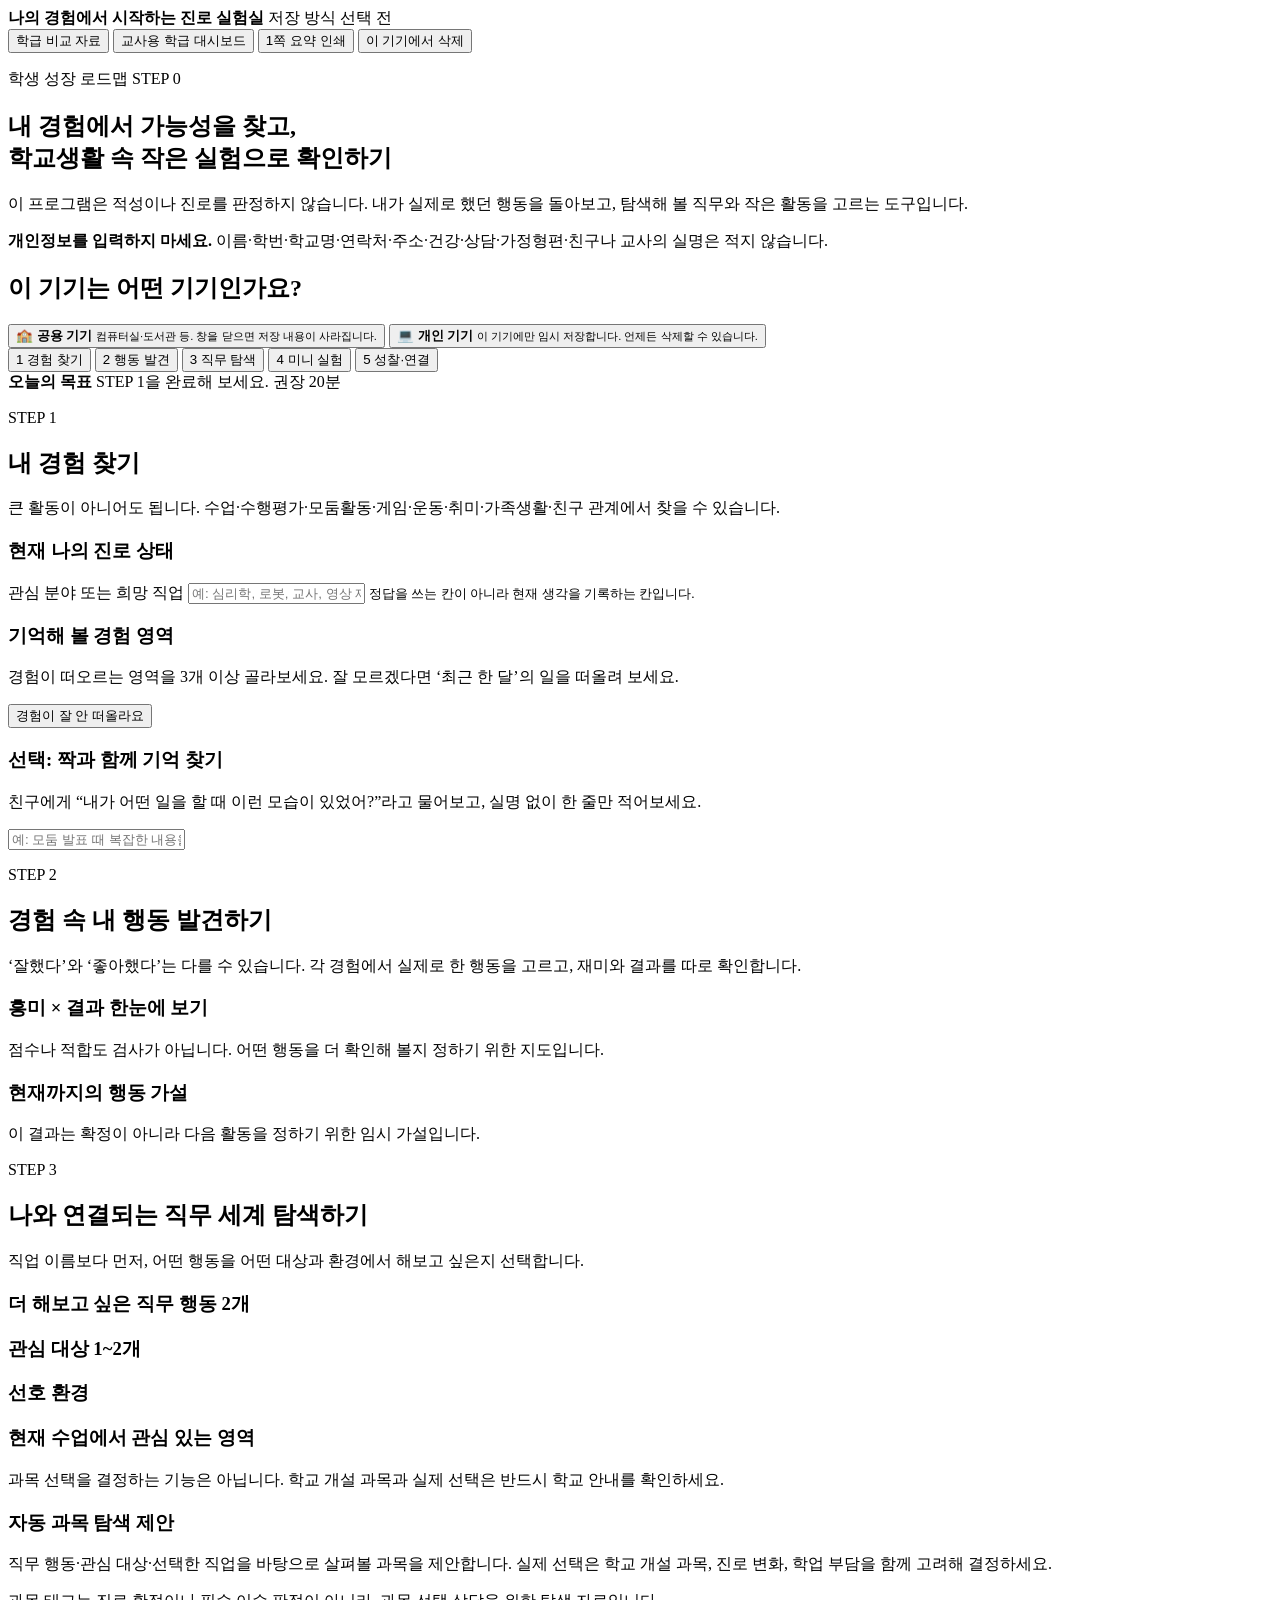
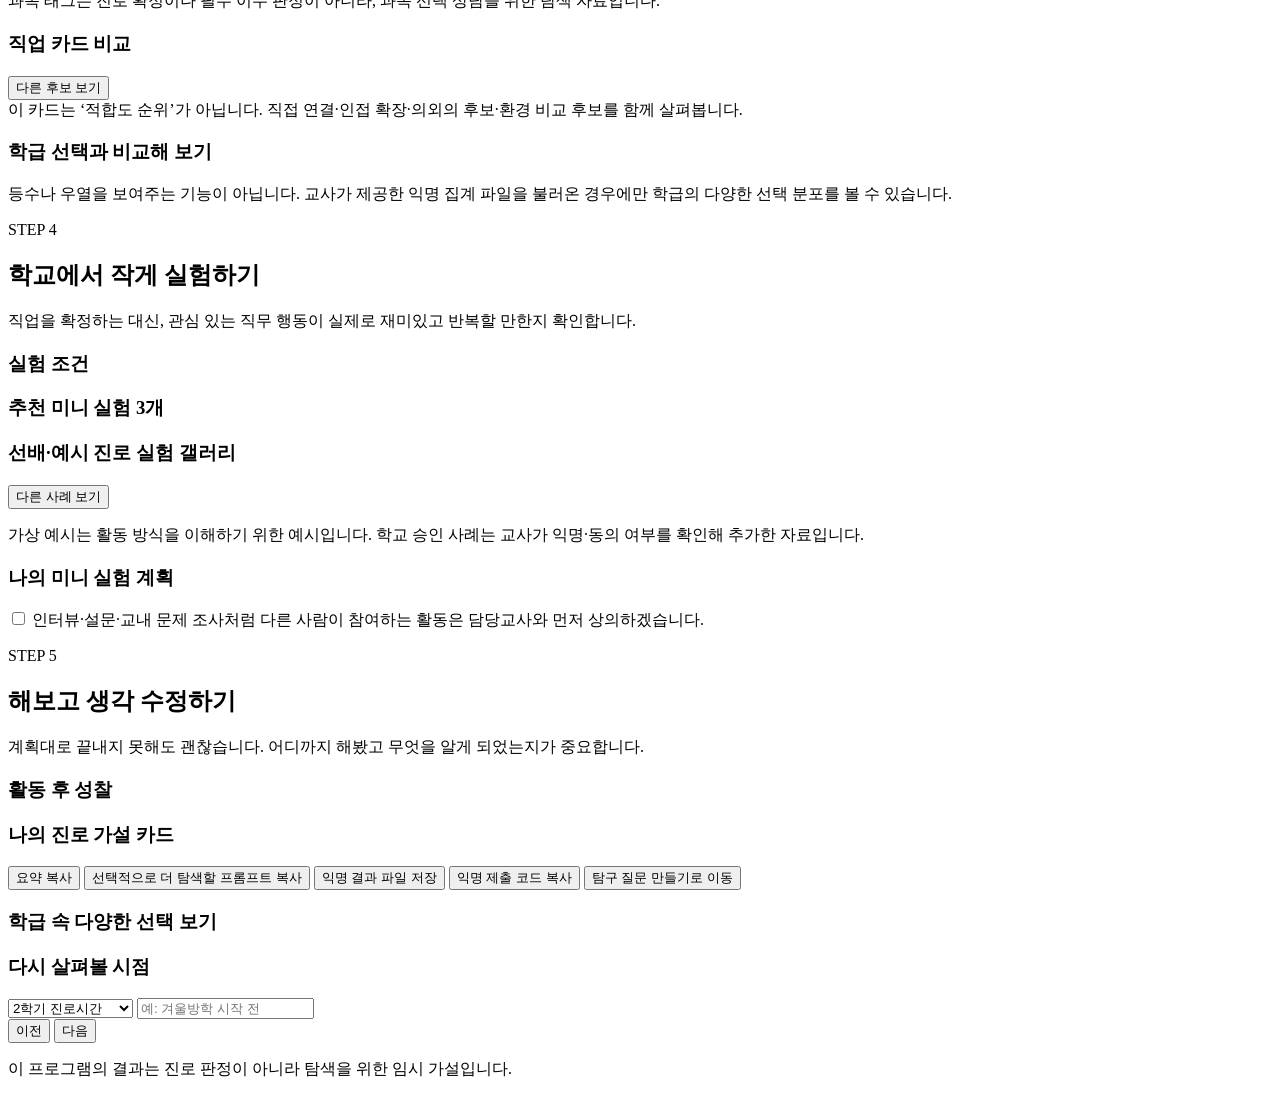
==== index.html @ 776b3b39 "Add files via upload" ====
<!DOCTYPE html>
<html lang="ko">
<head>
  <meta charset="UTF-8" />
  <meta name="viewport" content="width=device-width, initial-scale=1.0" />
  <meta name="description" content="고등학교 1학년을 위한 경험 기반 진로 탐색 프로그램" />
  <title>나의 경험에서 시작하는 진로 실험실</title>
  <link rel="stylesheet" href="css/style.css" />
</head>
<body>
  <header class="topbar no-print">
    <div>
      <strong>나의 경험에서 시작하는 진로 실험실</strong>
      <span id="storageBadge" class="badge">저장 방식 선택 전</span>
    </div>
    <div class="top-actions">
      <button type="button" class="ghost" id="classReferenceBtn">학급 비교 자료</button>
      <button type="button" class="ghost" id="teacherDashboardBtn">교사용 학급 대시보드</button>
      <button type="button" class="ghost" id="printBtn">1쪽 요약 인쇄</button>
      <button type="button" class="danger ghost" id="clearBtn">이 기기에서 삭제</button>
    </div>
  </header>

  <main class="app-shell">
    <section class="hero" id="heroSection">
      <p class="eyebrow">학생 성장 로드맵 STEP 0</p>
      <h1>내 경험에서 가능성을 찾고,<br />학교생활 속 작은 실험으로 확인하기</h1>
      <p class="lead">이 프로그램은 적성이나 진로를 판정하지 않습니다. 내가 실제로 했던 행동을 돌아보고, 탐색해 볼 직무와 작은 활동을 고르는 도구입니다.</p>
      <div class="notice warning">
        <strong>개인정보를 입력하지 마세요.</strong>
        이름·학번·학교명·연락처·주소·건강·상담·가정형편·친구나 교사의 실명은 적지 않습니다.
      </div>
      <div class="device-choice">
        <h2>이 기기는 어떤 기기인가요?</h2>
        <div class="choice-grid two">
          <button type="button" class="choice-card" data-device="public">
            <span class="choice-icon">🏫</span>
            <strong>공용 기기</strong>
            <small>컴퓨터실·도서관 등. 창을 닫으면 저장 내용이 사라집니다.</small>
          </button>
          <button type="button" class="choice-card" data-device="private">
            <span class="choice-icon">💻</span>
            <strong>개인 기기</strong>
            <small>이 기기에만 임시 저장합니다. 언제든 삭제할 수 있습니다.</small>
          </button>
        </div>
      </div>
    </section>

    <section id="workspace" class="hidden">
      <nav class="progress-nav no-print" aria-label="진행 단계">
        <button type="button" data-step="1"><span>1</span> 경험 찾기</button>
        <button type="button" data-step="2"><span>2</span> 행동 발견</button>
        <button type="button" data-step="3"><span>3</span> 직무 탐색</button>
        <button type="button" data-step="4"><span>4</span> 미니 실험</button>
        <button type="button" data-step="5"><span>5</span> 성찰·연결</button>
      </nav>

      <div class="class-guide no-print" id="classGuide">
        <strong id="guideTitle">오늘의 목표</strong>
        <span id="guideText">STEP 1을 완료해 보세요.</span>
        <span id="timerText">권장 20분</span>
      </div>

      <section class="step-panel" data-step-panel="1">
        <div class="section-head">
          <div><p class="eyebrow">STEP 1</p><h2>내 경험 찾기</h2></div>
          <p>큰 활동이 아니어도 됩니다. 수업·수행평가·모둠활동·게임·운동·취미·가족생활·친구 관계에서 찾을 수 있습니다.</p>
        </div>

        <div class="card">
          <h3>현재 나의 진로 상태</h3>
          <div id="startTypeChoices" class="choice-grid three compact"></div>
          <div id="startDetailWrap" class="field hidden">
            <label id="startDetailLabel" for="startDetail">관심 분야 또는 희망 직업</label>
            <input id="startDetail" type="text" maxlength="80" placeholder="예: 심리학, 로봇, 교사, 영상 제작" />
            <small id="startDetailHelp">정답을 쓰는 칸이 아니라 현재 생각을 기록하는 칸입니다.</small>
          </div>
        </div>

        <div class="card">
          <h3>기억해 볼 경험 영역</h3>
          <p class="help">경험이 떠오르는 영역을 3개 이상 골라보세요. 잘 모르겠다면 ‘최근 한 달’의 일을 떠올려 보세요.</p>
          <div id="experienceAreaChoices" class="chip-grid"></div>
          <button type="button" class="secondary" id="useStarterExamples">경험이 잘 안 떠올라요</button>
        </div>

        <div id="experienceForms" class="stack"></div>

        <div class="card peer-box">
          <h3>선택: 짝과 함께 기억 찾기</h3>
          <p>친구에게 “내가 어떤 일을 할 때 이런 모습이 있었어?”라고 물어보고, 실명 없이 한 줄만 적어보세요.</p>
          <input id="peerMemory" type="text" maxlength="120" placeholder="예: 모둠 발표 때 복잡한 내용을 표로 정리해 주는 모습이 있었음" />
        </div>
      </section>

      <section class="step-panel hidden" data-step-panel="2">
        <div class="section-head">
          <div><p class="eyebrow">STEP 2</p><h2>경험 속 내 행동 발견하기</h2></div>
          <p>‘잘했다’와 ‘좋아했다’는 다를 수 있습니다. 각 경험에서 실제로 한 행동을 고르고, 재미와 결과를 따로 확인합니다.</p>
        </div>
        <div id="actionReview"></div>
        <div class="card">
          <h3>흥미 × 결과 한눈에 보기</h3>
          <p class="help">점수나 적합도 검사가 아닙니다. 어떤 행동을 더 확인해 볼지 정하기 위한 지도입니다.</p>
          <div id="matrix" class="matrix-grid"></div>
        </div>
        <div class="card">
          <h3>현재까지의 행동 가설</h3>
          <p class="help">이 결과는 확정이 아니라 다음 활동을 정하기 위한 임시 가설입니다.</p>
          <div id="hypothesisList" class="stack"></div>
        </div>
      </section>

      <section class="step-panel hidden" data-step-panel="3">
        <div class="section-head">
          <div><p class="eyebrow">STEP 3</p><h2>나와 연결되는 직무 세계 탐색하기</h2></div>
          <p>직업 이름보다 먼저, 어떤 행동을 어떤 대상과 환경에서 해보고 싶은지 선택합니다.</p>
        </div>
        <div class="card">
          <h3>더 해보고 싶은 직무 행동 2개</h3>
          <div id="preferredActions" class="chip-grid"></div>
        </div>
        <div class="card">
          <h3>관심 대상 1~2개</h3>
          <div id="targetChoices" class="chip-grid"></div>
        </div>
        <div class="card">
          <h3>선호 환경</h3>
          <div id="environmentChoices" class="stack"></div>
        </div>
        <div class="card">
          <h3>현재 수업에서 관심 있는 영역</h3>
          <p class="help">과목 선택을 결정하는 기능은 아닙니다. 학교 개설 과목과 실제 선택은 반드시 학교 안내를 확인하세요.</p>
          <div id="subjectChoices" class="chip-grid"></div>
        </div>
        <div class="card">
          <h3>자동 과목 탐색 제안</h3>
          <p class="help">직무 행동·관심 대상·선택한 직업을 바탕으로 살펴볼 과목을 제안합니다. 실제 선택은 학교 개설 과목, 진로 변화, 학업 부담을 함께 고려해 결정하세요.</p>
          <div id="courseRecommendations" class="course-grid"></div>
          <div class="notice info">과목 태그는 진로 확정이나 필수 이수 판정이 아니라, 과목 선택 상담을 위한 탐색 자료입니다.</div>
        </div>
        <div class="card">
          <div class="card-title-row"><h3>직업 카드 비교</h3><button type="button" class="secondary" id="refreshJobs">다른 후보 보기</button></div>
          <div class="notice info">이 카드는 ‘적합도 순위’가 아닙니다. 직접 연결·인접 확장·의외의 후보·환경 비교 후보를 함께 살펴봅니다.</div>
          <div id="jobCards" class="job-grid"></div>
        </div>
        <div class="card">
          <h3>학급 선택과 비교해 보기</h3>
          <p class="help">등수나 우열을 보여주는 기능이 아닙니다. 교사가 제공한 익명 집계 파일을 불러온 경우에만 학급의 다양한 선택 분포를 볼 수 있습니다.</p>
          <div id="studentComparison" class="chart-stack"></div>
        </div>
      </section>

      <section class="step-panel hidden" data-step-panel="4">
        <div class="section-head">
          <div><p class="eyebrow">STEP 4</p><h2>학교에서 작게 실험하기</h2></div>
          <p>직업을 확정하는 대신, 관심 있는 직무 행동이 실제로 재미있고 반복할 만한지 확인합니다.</p>
        </div>
        <div class="card">
          <h3>실험 조건</h3>
          <div id="experimentFilters" class="filter-grid"></div>
        </div>
        <div class="card">
          <h3>추천 미니 실험 3개</h3>
          <div id="experimentCards" class="job-grid"></div>
        </div>
        <div class="card">
          <div class="card-title-row"><h3>선배·예시 진로 실험 갤러리</h3><button type="button" class="secondary" id="refreshGallery">다른 사례 보기</button></div>
          <p class="help">가상 예시는 활동 방식을 이해하기 위한 예시입니다. 학교 승인 사례는 교사가 익명·동의 여부를 확인해 추가한 자료입니다.</p>
          <div id="galleryCards" class="gallery-grid"></div>
        </div>
        <div class="card" id="experimentPlanCard">
          <h3>나의 미니 실험 계획</h3>
          <div id="experimentPlan"></div>
          <label class="approval-line"><input type="checkbox" id="teacherApproval" /> 인터뷰·설문·교내 문제 조사처럼 다른 사람이 참여하는 활동은 담당교사와 먼저 상의하겠습니다.</label>
        </div>
      </section>

      <section class="step-panel hidden" data-step-panel="5">
        <div class="section-head">
          <div><p class="eyebrow">STEP 5</p><h2>해보고 생각 수정하기</h2></div>
          <p>계획대로 끝내지 못해도 괜찮습니다. 어디까지 해봤고 무엇을 알게 되었는지가 중요합니다.</p>
        </div>
        <div class="card">
          <h3>활동 후 성찰</h3>
          <div id="reflectionForm" class="stack"></div>
        </div>
        <div class="card" id="summaryPrintCard">
          <h3>나의 진로 가설 카드</h3>
          <div id="summaryCard" class="summary-card"></div>
          <div class="button-row no-print">
            <button type="button" id="copySummary">요약 복사</button>
            <button type="button" class="secondary" id="copyAiPrompt">선택적으로 더 탐색할 프롬프트 복사</button>
            <button type="button" class="secondary" id="exportAnonymous">익명 결과 파일 저장</button>
            <button type="button" class="secondary" id="copyAnonymous">익명 제출 코드 복사</button>
            <button type="button" class="secondary" id="goKeyword">탐구 질문 만들기로 이동</button>
          </div>
        </div>
        <div class="card">
          <h3>학급 속 다양한 선택 보기</h3>
          <div id="finalComparison" class="chart-stack"></div>
        </div>
        <div class="card">
          <h3>다시 살펴볼 시점</h3>
          <select id="revisitWhen">
            <option value="2학기 진로시간">2학기 진로시간</option>
            <option value="다음 학년 초">다음 학년 초</option>
            <option value="미니 실험 완료 후">미니 실험 완료 후</option>
            <option value="직접 정하기">직접 정하기</option>
          </select>
          <input id="revisitCustom" class="hidden" type="text" placeholder="예: 겨울방학 시작 전" />
        </div>
      </section>

      <div class="step-actions no-print">
        <button type="button" class="secondary" id="prevStep">이전</button>
        <span id="stepMessage"></span>
        <button type="button" id="nextStep">다음</button>
      </div>
    </section>
  </main>

  <dialog id="starterDialog">
    <form method="dialog">
      <h2>경험이 떠오르지 않을 때</h2>
      <p>아래 문장을 골라 내 상황에 맞게 바꿔보세요. 그대로 제출하는 문장이 아니라 기억을 돕는 예시입니다.</p>
      <div id="starterExamples" class="stack"></div>
      <button>닫기</button>
    </form>
  </dialog>

  <dialog id="classReferenceDialog">
    <form method="dialog">
      <h2>학급 비교 자료 불러오기</h2>
      <p>교사가 대시보드에서 내보낸 익명 집계 JSON 파일을 불러옵니다. 개별 학생의 자유서술 내용은 포함되지 않습니다.</p>
      <input id="classReferenceFile" type="file" accept="application/json,.json" />
      <textarea id="classReferencePaste" rows="6" placeholder="또는 교사가 제공한 학급 비교 JSON을 붙여넣으세요."></textarea>
      <div class="button-row">
        <button type="button" class="secondary" id="importClassReference">불러오기</button>
        <button type="button" class="danger ghost" id="clearClassReference">학급 비교 자료 삭제</button>
        <button value="cancel" class="secondary">닫기</button>
      </div>
      <p id="classReferenceMessage" class="help"></p>
    </form>
  </dialog>

  <dialog id="teacherDashboardDialog" class="wide-dialog">
    <form method="dialog">
      <div class="card-title-row"><h2>교사용 학급 대시보드</h2><button value="cancel" class="secondary">닫기</button></div>
      <div class="notice warning">서버가 없는 정적 프로그램이므로 학생 결과가 자동 수집되지는 않습니다. 학생이 제출한 익명 JSON 파일이나 익명 코드를 교사 기기에서만 불러와 집계합니다.</div>
      <div class="dashboard-tools">
        <label>학생 익명 결과 파일 여러 개 불러오기<input id="studentRecordFiles" type="file" accept="application/json,.json" multiple /></label>
        <label>익명 제출 코드 붙여넣기<textarea id="studentRecordPaste" rows="5" placeholder="여러 코드는 줄바꿈으로 구분하거나 JSON 배열로 붙여넣을 수 있습니다."></textarea></label>
        <div class="button-row">
          <button type="button" id="importStudentRecords">익명 결과 합치기</button>
          <button type="button" class="secondary" id="exportClassReference">학생용 학급 비교 파일 저장</button>
          <button type="button" class="secondary" id="exportClassCsv">집계 CSV 저장</button>
          <button type="button" class="danger ghost" id="clearDashboardData">대시보드 자료 삭제</button>
        </div>
      </div>
      <p id="dashboardMessage" class="help"></p>
      <div id="dashboardSummary" class="dashboard-summary"></div>
      <div id="dashboardCharts" class="dashboard-grid"></div>
      <hr />
      <h3>학교 승인 선배 사례 갤러리 관리</h3>
      <p class="help">실명·학번·학급·사진을 넣지 말고, 학생과 보호자 또는 학교 기준에 따른 활용 동의를 확인한 익명 사례만 추가하세요.</p>
      <textarea id="galleryImportPaste" rows="7" placeholder='[{"title":"활동 제목","action":"analyze","targets":["data"],"duration":"1주","summary":"활동 내용","result":"결과물","reflection":"배운 점"}]'></textarea>
      <div class="button-row">
        <button type="button" id="importGalleryExamples">승인 사례 추가</button>
        <button type="button" class="secondary" id="exportGalleryExamples">승인 사례 내보내기</button>
        <button type="button" class="danger ghost" id="clearGalleryExamples">승인 사례 삭제</button>
      </div>
      <p id="galleryAdminMessage" class="help"></p>
    </form>
  </dialog>

  <dialog id="clearDialog">
    <form method="dialog">
      <h2>이 기기의 작업 내용을 삭제할까요?</h2>
      <p>삭제하면 복구할 수 없습니다. 먼저 요약을 복사하거나 인쇄했는지 확인하세요.</p>
      <div class="button-row">
        <button value="cancel" class="secondary">취소</button>
        <button value="confirm" class="danger" id="confirmClear">삭제</button>
      </div>
    </form>
  </dialog>

  <footer class="no-print">
    <p>이 프로그램의 결과는 진로 판정이 아니라 탐색을 위한 임시 가설입니다.</p>
  </footer>

  <script src="js/data.js"></script>
  <script src="js/app.js"></script>
</body>
</html>
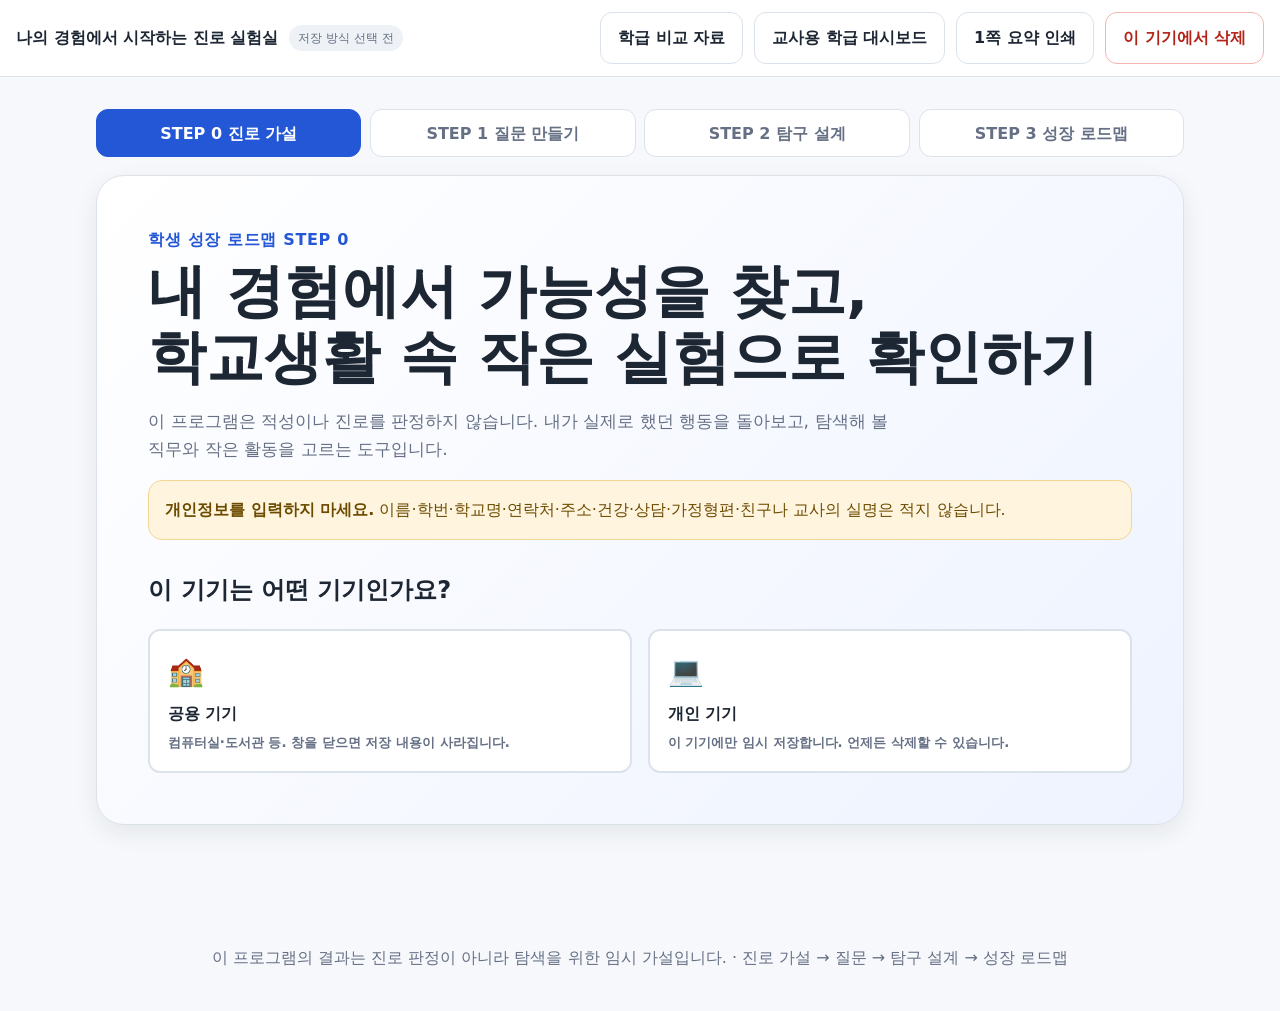
==== commit 2e8c5f7e: "Add files via upload" ====
--- a/index.html
+++ b/index.html
@@ -5,7 +5,7 @@
   <meta name="viewport" content="width=device-width, initial-scale=1.0" />
   <meta name="description" content="고등학교 1학년을 위한 경험 기반 진로 탐색 프로그램" />
   <title>나의 경험에서 시작하는 진로 실험실</title>
-  <link rel="stylesheet" href="css/style.css" />
+  <link rel="stylesheet" href="style.css" />
 </head>
 <body>
   <header class="topbar no-print">
@@ -22,6 +22,13 @@
   </header>
 
   <main class="app-shell">
+      <nav class="flow-nav no-print" aria-label="학생 성장 로드맵">
+        <a href="index.html" aria-current="page">STEP 0 진로 가설</a>
+        <a href="keyword.html">STEP 1 질문 만들기</a>
+        <a href="inquiry.html">STEP 2 탐구 설계</a>
+        <a href="roadmap.html">STEP 3 성장 로드맵</a>
+      </nav>
+
     <section class="hero" id="heroSection">
       <p class="eyebrow">학생 성장 로드맵 STEP 0</p>
       <h1>내 경험에서 가능성을 찾고,<br />학교생활 속 작은 실험으로 확인하기</h1>
@@ -287,10 +294,10 @@
   </dialog>
 
   <footer class="no-print">
-    <p>이 프로그램의 결과는 진로 판정이 아니라 탐색을 위한 임시 가설입니다.</p>
+    <p>이 프로그램의 결과는 진로 판정이 아니라 탐색을 위한 임시 가설입니다. · 진로 가설 → 질문 → 탐구 설계 → 성장 로드맵</p>
   </footer>
 
-  <script src="js/data.js"></script>
-  <script src="js/app.js"></script>
+  <script src="data.js"></script>
+  <script src="app.js"></script>
 </body>
 </html>
--- a/style.css
+++ b/style.css
@@ -0,0 +1,13 @@
+@page{size:A4;margin:10mm}
+:root{--bg:#f6f8fb;--card:#fff;--text:#1d2633;--muted:#667085;--line:#dbe2ea;--primary:#2457d6;--primary-soft:#eaf0ff;--ok:#157347;--warn:#8a5a00;--danger:#b42318;--shadow:0 8px 24px rgba(31,42,55,.08);--radius:18px}
+*{box-sizing:border-box}html{scroll-behavior:smooth}body{margin:0;font-family:system-ui,-apple-system,BlinkMacSystemFont,"Noto Sans KR","Segoe UI",sans-serif;background:var(--bg);color:var(--text);line-height:1.58}button,input,textarea,select{font:inherit}button{border:0;border-radius:12px;background:var(--primary);color:white;padding:.78rem 1.05rem;font-weight:700;cursor:pointer}button:hover{filter:brightness(.97)}button.secondary{background:var(--primary-soft);color:var(--primary)}button.ghost{background:transparent;color:var(--text);border:1px solid var(--line)}button.danger,.danger{background:var(--danger);color:white}.danger.ghost{background:transparent;color:var(--danger);border-color:#f3b5b0}.hidden{display:none!important}.topbar{position:sticky;top:0;z-index:20;background:rgba(255,255,255,.95);backdrop-filter:blur(10px);border-bottom:1px solid var(--line);padding:.75rem 1rem;display:flex;align-items:center;justify-content:space-between;gap:1rem}.topbar>div{display:flex;align-items:center;gap:.7rem}.top-actions{justify-content:flex-end}.badge{font-size:.78rem;padding:.2rem .55rem;border-radius:999px;background:#eef2f6;color:var(--muted)}.app-shell{max-width:1120px;margin:auto;padding:2rem 1rem 5rem}.hero{background:linear-gradient(135deg,#fff,#eef3ff);border:1px solid var(--line);border-radius:28px;padding:clamp(1.4rem,4vw,3.2rem);box-shadow:var(--shadow)}.eyebrow{font-weight:800;color:var(--primary);letter-spacing:.04em;margin:0 0 .4rem}.hero h1{font-size:clamp(2rem,5vw,3.6rem);line-height:1.15;margin:.2rem 0 1rem}.lead{font-size:1.08rem;color:var(--muted);max-width:760px}.notice{padding:1rem;border-radius:14px;margin:1rem 0}.notice.warning{background:#fff5df;color:#6c4b00;border:1px solid #f3d594}.notice.info{background:#eef6ff;color:#174a7e;border:1px solid #c8def5}.device-choice{margin-top:2rem}.choice-grid{display:grid;gap:1rem}.choice-grid.two{grid-template-columns:repeat(2,minmax(0,1fr))}.choice-grid.three{grid-template-columns:repeat(3,minmax(0,1fr))}.choice-card{background:white;color:var(--text);border:2px solid var(--line);text-align:left;padding:1.1rem;display:flex;flex-direction:column;gap:.4rem}.choice-card.selected{border-color:var(--primary);background:var(--primary-soft)}.choice-icon{font-size:1.8rem}.choice-card small{color:var(--muted)}.compact .choice-card{min-height:120px}.progress-nav{display:grid;grid-template-columns:repeat(5,1fr);gap:.5rem;margin-bottom:1rem}.progress-nav button{background:white;color:var(--muted);border:1px solid var(--line);padding:.65rem .3rem}.progress-nav button.active{background:var(--primary);color:white}.progress-nav button.done{border-color:#8fd0ad;color:var(--ok)}.progress-nav span{display:inline-grid;place-items:center;width:1.5rem;height:1.5rem;border-radius:50%;background:rgba(0,0,0,.07);margin-right:.25rem}.class-guide{display:flex;gap:.8rem;align-items:center;flex-wrap:wrap;padding:.7rem 1rem;background:#111827;color:white;border-radius:14px;margin-bottom:1.2rem}.class-guide span:last-child{margin-left:auto;color:#d1d5db}.step-panel{animation:fade .2s ease}@keyframes fade{from{opacity:.2;transform:translateY(4px)}to{opacity:1;transform:none}}.section-head{display:flex;justify-content:space-between;gap:2rem;align-items:end;margin:1.3rem 0}.section-head h2{font-size:2rem;margin:0}.section-head>p{max-width:560px;color:var(--muted)}.card{background:var(--card);border:1px solid var(--line);border-radius:var(--radius);padding:1.2rem;margin:1rem 0;box-shadow:0 2px 10px rgba(31,42,55,.03)}.card h3{margin-top:0}.card-title-row{display:flex;justify-content:space-between;gap:1rem;align-items:center}.help{color:var(--muted);font-size:.94rem}.chip-grid{display:flex;flex-wrap:wrap;gap:.55rem;margin:.8rem 0 1rem}.chip{border:1px solid var(--line);background:white;color:var(--text);padding:.58rem .85rem;border-radius:999px;font-weight:650}.chip.selected{background:var(--primary);color:white;border-color:var(--primary)}.stack{display:grid;gap:1rem}.experience-card h4{margin:.2rem 0}.field-grid{display:grid;grid-template-columns:repeat(2,minmax(0,1fr));gap:.8rem}.field{display:grid;gap:.35rem}.field label{font-weight:750}.field small{color:var(--muted)}input,textarea,select{width:100%;border:1px solid var(--line);background:white;color:var(--text);border-radius:11px;padding:.78rem}.field textarea{min-height:105px;resize:vertical}.word-warning{color:var(--warn);font-weight:700;font-size:.86rem}.peer-box{background:#fbfbff}.action-card{border-left:5px solid var(--primary)}.action-option{display:flex;gap:.5rem;align-items:flex-start;padding:.65rem;border:1px solid var(--line);border-radius:12px;background:white}.action-option input{width:auto;margin-top:.3rem}.action-option small{display:block;color:var(--muted)}.ratings{display:grid;grid-template-columns:1fr 1fr;gap:.8rem;margin-top:.9rem}.matrix-grid{display:grid;grid-template-columns:repeat(2,minmax(0,1fr));gap:.8rem}.matrix-cell{min-height:150px;border:1px dashed var(--line);border-radius:14px;padding:1rem}.matrix-cell h4{margin:0 0 .6rem}.matrix-cell ul{margin:.3rem 0;padding-left:1.2rem}.matrix-core{background:#edf9f2}.matrix-grow{background:#eef5ff}.matrix-burden{background:#fff1ef}.matrix-unclear{background:#f6f7f9}.hypothesis{border:1px solid var(--line);border-radius:14px;padding:1rem}.hypothesis .evidence{font-size:.9rem;color:var(--muted)}.hypothesis-controls{display:flex;gap:.45rem;flex-wrap:wrap;margin-top:.7rem}.hypothesis-controls button{padding:.45rem .65rem;font-size:.86rem;background:white;color:var(--text);border:1px solid var(--line)}.hypothesis-controls button.selected{background:var(--primary);color:white}.env-row{display:grid;grid-template-columns:1fr auto 1fr;gap:.8rem;align-items:center}.env-row input{width:auto}.env-row .scale{display:flex;gap:.3rem}.env-label.right{text-align:right}.filter-grid{display:grid;grid-template-columns:repeat(2,minmax(0,1fr));gap:.8rem}.job-grid{display:grid;grid-template-columns:repeat(2,minmax(0,1fr));gap:1rem}.job-card{border:1px solid var(--line);border-radius:16px;padding:1rem;background:white;display:flex;flex-direction:column}.job-card .type{display:inline-block;font-size:.78rem;padding:.2rem .55rem;border-radius:999px;background:var(--primary-soft);color:var(--primary);font-weight:800}.job-card h4{font-size:1.2rem;margin:.5rem 0}.job-card ul{padding-left:1.2rem}.tag-row{display:flex;flex-wrap:wrap;gap:.35rem;margin-top:.5rem}.tag{font-size:.78rem;padding:.2rem .5rem;border-radius:999px;background:#f0f2f5;color:#475467}.job-card .select-job{margin-top:auto}.job-card.selected{outline:3px solid var(--primary)}.approval-line{display:flex;gap:.55rem;align-items:flex-start;margin-top:1rem}.approval-line input{width:auto;margin-top:.25rem}.plan-grid{display:grid;grid-template-columns:repeat(2,minmax(0,1fr));gap:.8rem}.summary-card{border:2px solid var(--primary);background:linear-gradient(135deg,#fff,#eef3ff);border-radius:18px;padding:1.2rem}.summary-card dl{display:grid;grid-template-columns:180px 1fr;gap:.65rem 1rem}.summary-card dt{font-weight:800;color:#344054}.summary-card dd{margin:0}.button-row{display:flex;gap:.7rem;flex-wrap:wrap;margin-top:1rem}.step-actions{display:grid;grid-template-columns:auto 1fr auto;align-items:center;gap:1rem;margin-top:1.2rem}.step-actions span{text-align:center;color:var(--muted)}dialog{border:0;border-radius:18px;padding:0;max-width:700px;width:calc(100% - 2rem);box-shadow:var(--shadow)}dialog::backdrop{background:rgba(0,0,0,.45)}dialog form{padding:1.3rem}footer{text-align:center;color:var(--muted);padding:1.5rem}.empty-state{padding:1rem;border:1px dashed var(--line);border-radius:12px;color:var(--muted)}
+@media(max-width:760px){.topbar{align-items:flex-start}.top-actions{flex-direction:column}.choice-grid.two,.choice-grid.three,.field-grid,.job-grid,.filter-grid,.plan-grid,.matrix-grid{grid-template-columns:1fr}.progress-nav{grid-template-columns:repeat(5,1fr);overflow:auto}.progress-nav button{font-size:.72rem}.progress-nav button span{display:none}.section-head{display:block}.env-row{grid-template-columns:1fr}.env-label.right{text-align:left}.class-guide span:last-child{margin-left:0}.summary-card dl{grid-template-columns:1fr}.topbar strong{font-size:.9rem}}
+@media print{html,body{width:210mm;min-height:297mm}body{background:white;font-size:9pt;line-height:1.28}.no-print,.hero,.step-panel:not([data-step-panel="5"]),#reflectionForm,#finalComparison,#revisitWhen,#revisitCustom{display:none!important}.app-shell{max-width:none;padding:0}.step-panel[data-step-panel="5"]{display:block!important}.section-head{display:none}.step-panel[data-step-panel="5"]>.card:not(#summaryPrintCard){display:none!important}.card{box-shadow:none;border:0;padding:0;margin:0}.summary-card{border:1.5pt solid #111;background:white;padding:9pt;break-inside:avoid;page-break-inside:avoid;max-height:275mm;overflow:hidden}.summary-card dl{grid-template-columns:115pt 1fr;gap:4pt 8pt}.summary-card:before{content:"나의 진로 가설 & 미니 실험 요약";display:block;font-size:17pt;font-weight:800;margin-bottom:10pt}footer{display:none}}
+/* v2 additions */
+.field-alert{border-color:var(--danger)!important;background:#fff5f4!important}.privacy-warning{color:var(--danger);font-weight:750;font-size:.86rem}.fragment-row{display:flex;gap:.35rem;flex-wrap:wrap}.fragment{background:#f4f6f8;color:#344054;border:1px solid var(--line);padding:.28rem .48rem;border-radius:8px;font-size:.78rem;font-weight:600}.course-grid{display:grid;grid-template-columns:repeat(2,minmax(0,1fr));gap:.7rem}.course-card{display:flex;gap:.6rem;align-items:flex-start;border:1px solid var(--line);border-radius:14px;padding:.85rem;background:#fff}.course-card.selected{border-color:var(--primary);background:var(--primary-soft)}.course-card input{width:auto;margin-top:.25rem}.course-card small{display:block;color:var(--muted);margin-top:.2rem}.source-status{margin-top:auto}.gallery-grid{display:grid;grid-template-columns:repeat(2,minmax(0,1fr));gap:1rem}.gallery-card{border:1px solid var(--line);border-radius:16px;padding:1rem;background:#fff}.gallery-card h4{margin:.5rem 0}.gallery-card .type{display:inline-block;font-size:.75rem;padding:.2rem .5rem;border-radius:999px;background:#f3f4f6;color:#475467;font-weight:800}.gallery-card .type.approved{background:#eaf8ef;color:var(--ok)}.chart-stack{display:grid;gap:1rem}.chart-card{border:1px solid var(--line);border-radius:14px;padding:1rem;background:#fff}.chart-card h4{margin:.1rem 0 .8rem}.bar-row{display:grid;grid-template-columns:minmax(110px,1.2fr) minmax(120px,3fr) 38px;gap:.6rem;align-items:center;margin:.45rem 0;font-size:.9rem}.bar-row.my-choice>span{font-weight:800;color:var(--primary)}.bar-track{height:12px;background:#eef1f5;border-radius:999px;overflow:hidden}.bar-track i{display:block;height:100%;background:var(--primary);border-radius:999px}.bar-row.my-choice .bar-track i{background:#157347}.wide-dialog{max-width:1080px}.dashboard-tools{display:grid;grid-template-columns:1fr 1fr;gap:1rem}.dashboard-tools label{display:grid;gap:.4rem}.dashboard-summary{display:grid;grid-template-columns:repeat(3,1fr);gap:.8rem;margin:1rem 0}.metric{padding:1rem;border:1px solid var(--line);border-radius:14px;background:var(--primary-soft);display:flex;flex-direction:column}.metric strong{font-size:1.8rem;color:var(--primary)}.dashboard-grid{display:grid;grid-template-columns:repeat(2,minmax(0,1fr));gap:1rem}.dashboard-grid .chart-card{height:max-content}hr{border:0;border-top:1px solid var(--line);margin:1.5rem 0}
+@media(max-width:760px){.course-grid,.gallery-grid,.dashboard-tools,.dashboard-summary,.dashboard-grid{grid-template-columns:1fr}.bar-row{grid-template-columns:1fr}.bar-row b{justify-self:end}.wide-dialog{max-width:calc(100% - 1rem)}}
+
+/* Integrated STEP 0-3 flow */
+.flow-nav{display:grid;grid-template-columns:repeat(4,minmax(0,1fr));gap:.55rem;margin:0 0 1.1rem}.flow-nav a{display:flex;align-items:center;justify-content:center;text-align:center;min-height:46px;padding:.65rem .5rem;border:1px solid var(--line);border-radius:12px;background:#fff;color:var(--muted);font-weight:750;text-decoration:none}.flow-nav a[aria-current="page"]{background:var(--primary);color:#fff;border-color:var(--primary)}.flow-hero{padding:1.5rem 0 .4rem}.flow-hero h1{font-size:clamp(2rem,5vw,3.4rem);line-height:1.13;margin:.35rem 0}.flow-shell .candidate-card{display:flex;gap:.8rem;align-items:flex-start;padding:1rem;border:1px solid var(--line);border-radius:14px;background:#fff}.flow-shell .candidate-card input{width:auto;margin-top:.25rem}.check-grid{display:grid;grid-template-columns:repeat(2,minmax(0,1fr));gap:.7rem;margin:1rem 0}.check-grid label{display:flex;align-items:flex-start;gap:.55rem;padding:.75rem;border:1px solid var(--line);border-radius:12px;background:#fff}.check-grid input{width:auto;margin-top:.25rem}.roadmap-year-grid{display:grid;grid-template-columns:repeat(3,minmax(0,1fr));gap:1rem}.year-card{margin:0}.year-badge{display:inline-block;padding:.3rem .65rem;border-radius:999px;background:var(--primary-soft);color:var(--primary);font-weight:800}.milestone-grid{display:grid;grid-template-columns:repeat(2,minmax(0,1fr));gap:.8rem}.print-only{display:none}
+@media(max-width:760px){.flow-nav{grid-template-columns:1fr 1fr}.roadmap-year-grid,.milestone-grid,.check-grid{grid-template-columns:1fr}.flow-nav a{font-size:.82rem}}
+@media print{.flow-nav,.flow-hero,.topbar,footer{display:none!important}.print-only{display:block!important}.flow-shell>.card:not(.print-only),.flow-shell>.roadmap-year-grid,.flow-shell>.notice{display:none!important}.inquiry-print,.flow-shell>.print-only{display:block!important}.summary-card{max-height:none;overflow:visible}.summary-card:before{content:none}}
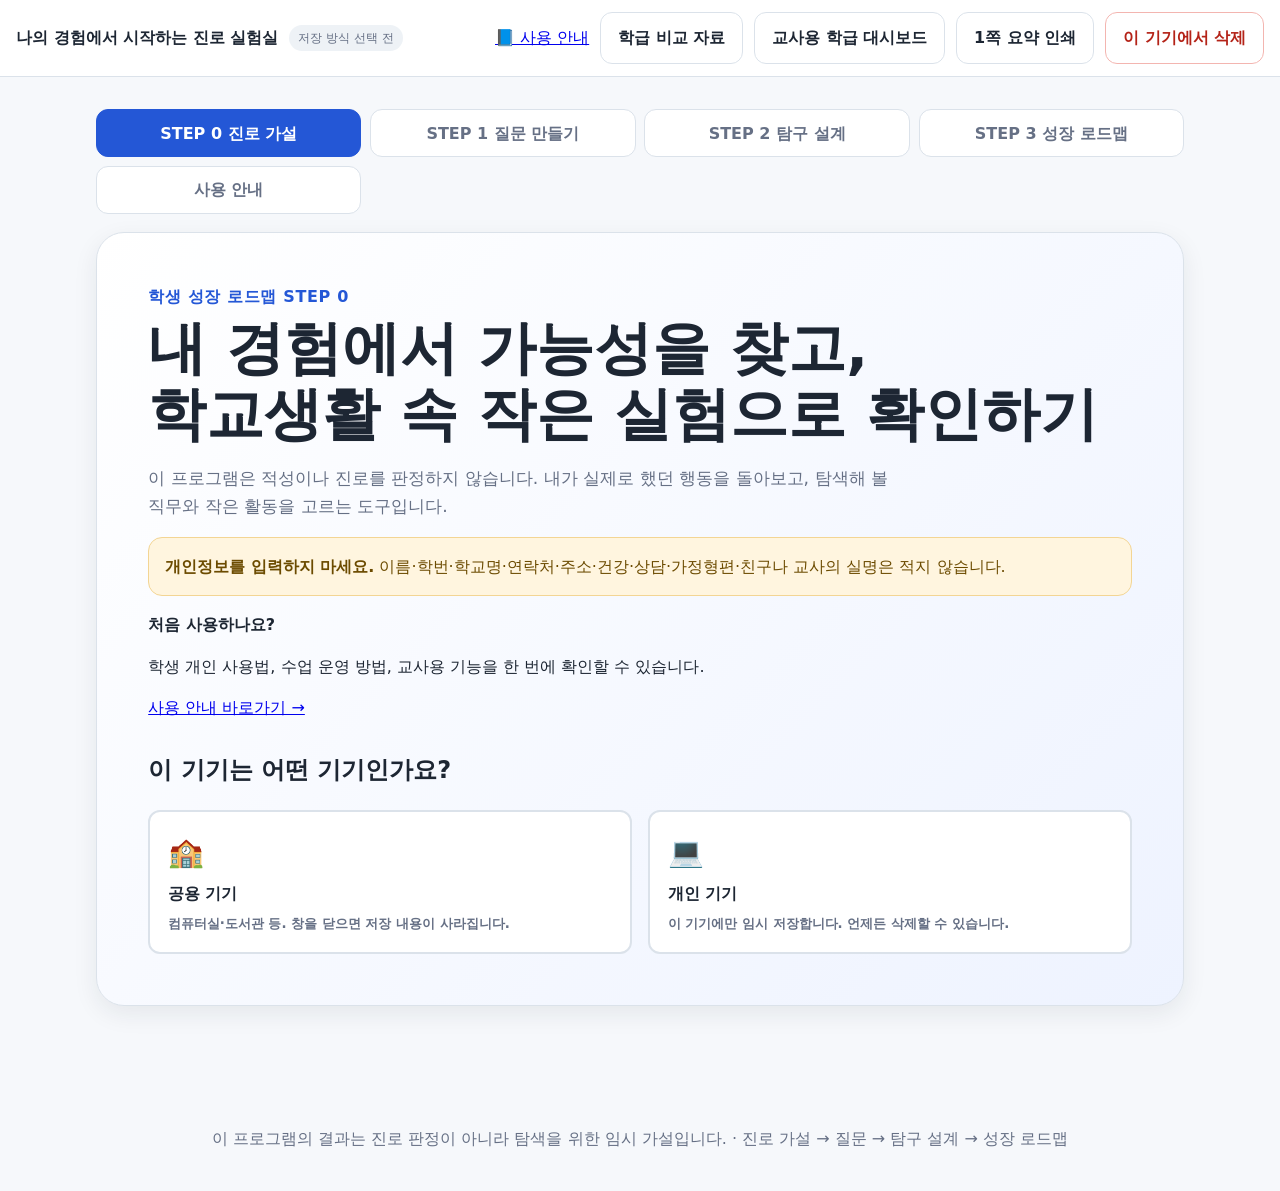
==== commit 5e3b5646: "Add files via upload" ====
--- a/index.html
+++ b/index.html
@@ -14,6 +14,7 @@
       <span id="storageBadge" class="badge">저장 방식 선택 전</span>
     </div>
     <div class="top-actions">
+      <a class="ghost button-link guide-shortcut" href="guide.html" aria-label="진로 실험실 사용 안내 열기">📘 사용 안내</a>
       <button type="button" class="ghost" id="classReferenceBtn">학급 비교 자료</button>
       <button type="button" class="ghost" id="teacherDashboardBtn">교사용 학급 대시보드</button>
       <button type="button" class="ghost" id="printBtn">1쪽 요약 인쇄</button>
@@ -27,6 +28,7 @@
         <a href="keyword.html">STEP 1 질문 만들기</a>
         <a href="inquiry.html">STEP 2 탐구 설계</a>
         <a href="roadmap.html">STEP 3 성장 로드맵</a>
+        <a href="guide.html">사용 안내</a>
       </nav>
 
     <section class="hero" id="heroSection">
@@ -36,6 +38,13 @@
       <div class="notice warning">
         <strong>개인정보를 입력하지 마세요.</strong>
         이름·학번·학교명·연락처·주소·건강·상담·가정형편·친구나 교사의 실명은 적지 않습니다.
+      </div>
+      <div class="guide-callout no-print" aria-label="사용 안내 바로가기">
+        <div>
+          <strong>처음 사용하나요?</strong>
+          <p>학생 개인 사용법, 수업 운영 방법, 교사용 기능을 한 번에 확인할 수 있습니다.</p>
+        </div>
+        <a class="button-link" href="guide.html">사용 안내 바로가기 →</a>
       </div>
       <div class="device-choice">
         <h2>이 기기는 어떤 기기인가요?</h2>
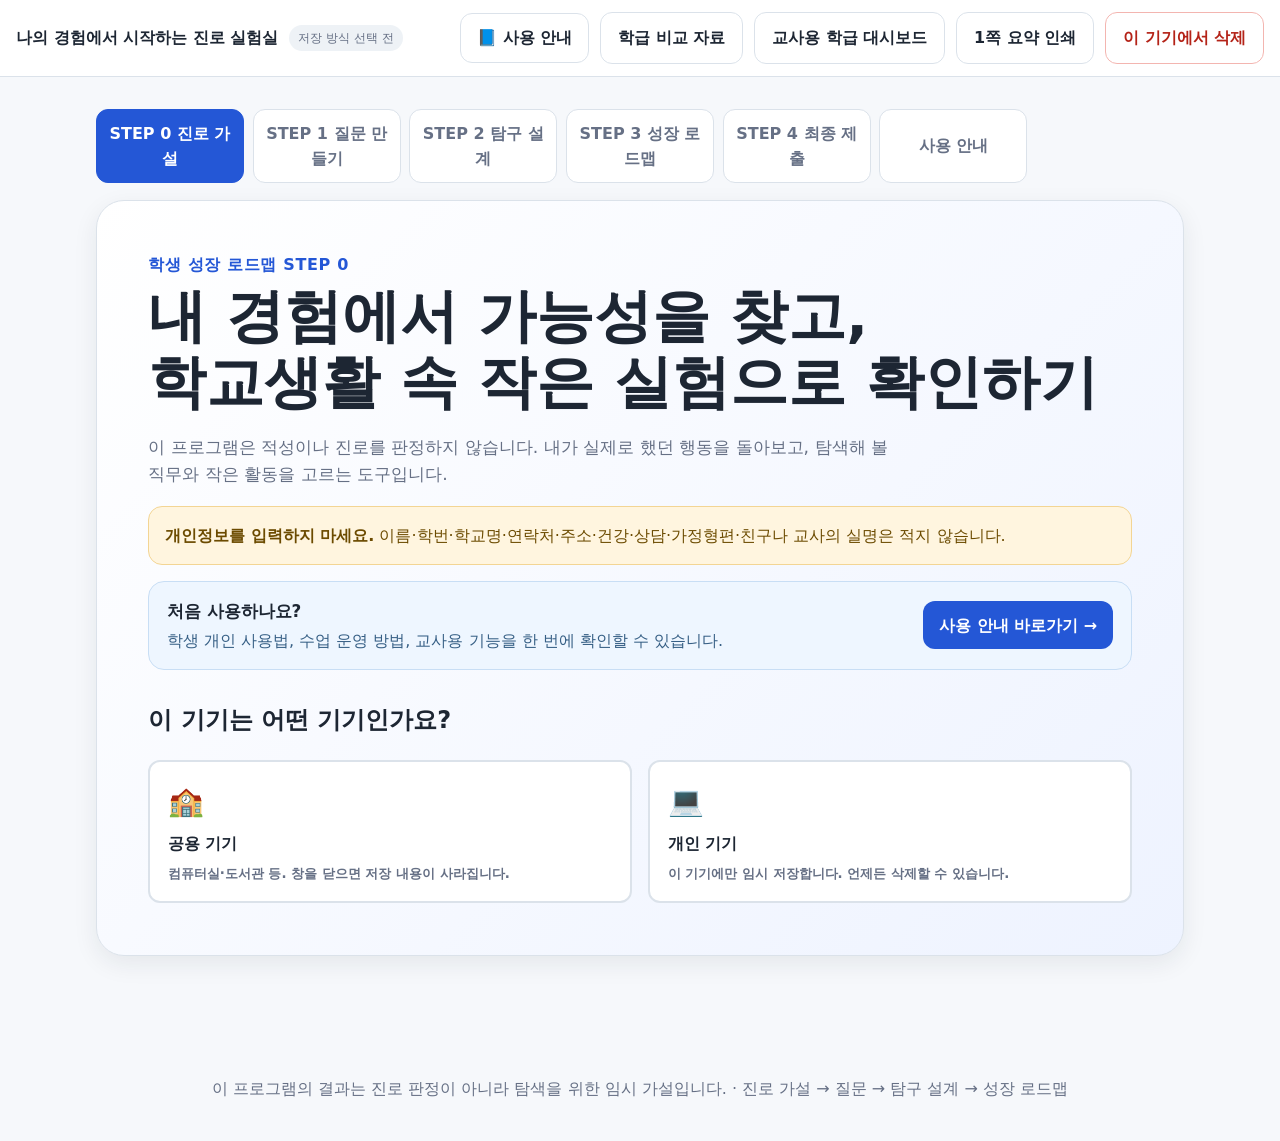
==== commit 05aa3110: "Add files via upload" ====
--- a/index.html
+++ b/index.html
@@ -28,6 +28,7 @@
         <a href="keyword.html">STEP 1 질문 만들기</a>
         <a href="inquiry.html">STEP 2 탐구 설계</a>
         <a href="roadmap.html">STEP 3 성장 로드맵</a>
+        <a href="submission.html">STEP 4 최종 제출</a>
         <a href="guide.html">사용 안내</a>
       </nav>
 
--- a/style.css
+++ b/style.css
@@ -8,6 +8,22 @@
 @media(max-width:760px){.course-grid,.gallery-grid,.dashboard-tools,.dashboard-summary,.dashboard-grid{grid-template-columns:1fr}.bar-row{grid-template-columns:1fr}.bar-row b{justify-self:end}.wide-dialog{max-width:calc(100% - 1rem)}}
 
 /* Integrated STEP 0-3 flow */
-.flow-nav{display:grid;grid-template-columns:repeat(4,minmax(0,1fr));gap:.55rem;margin:0 0 1.1rem}.flow-nav a{display:flex;align-items:center;justify-content:center;text-align:center;min-height:46px;padding:.65rem .5rem;border:1px solid var(--line);border-radius:12px;background:#fff;color:var(--muted);font-weight:750;text-decoration:none}.flow-nav a[aria-current="page"]{background:var(--primary);color:#fff;border-color:var(--primary)}.flow-hero{padding:1.5rem 0 .4rem}.flow-hero h1{font-size:clamp(2rem,5vw,3.4rem);line-height:1.13;margin:.35rem 0}.flow-shell .candidate-card{display:flex;gap:.8rem;align-items:flex-start;padding:1rem;border:1px solid var(--line);border-radius:14px;background:#fff}.flow-shell .candidate-card input{width:auto;margin-top:.25rem}.check-grid{display:grid;grid-template-columns:repeat(2,minmax(0,1fr));gap:.7rem;margin:1rem 0}.check-grid label{display:flex;align-items:flex-start;gap:.55rem;padding:.75rem;border:1px solid var(--line);border-radius:12px;background:#fff}.check-grid input{width:auto;margin-top:.25rem}.roadmap-year-grid{display:grid;grid-template-columns:repeat(3,minmax(0,1fr));gap:1rem}.year-card{margin:0}.year-badge{display:inline-block;padding:.3rem .65rem;border-radius:999px;background:var(--primary-soft);color:var(--primary);font-weight:800}.milestone-grid{display:grid;grid-template-columns:repeat(2,minmax(0,1fr));gap:.8rem}.print-only{display:none}
+.flow-nav{display:grid;grid-template-columns:repeat(5,minmax(0,1fr));gap:.55rem;margin:0 0 1.1rem}.flow-nav a{display:flex;align-items:center;justify-content:center;text-align:center;min-height:46px;padding:.65rem .5rem;border:1px solid var(--line);border-radius:12px;background:#fff;color:var(--muted);font-weight:750;text-decoration:none}.flow-nav a[aria-current="page"]{background:var(--primary);color:#fff;border-color:var(--primary)}.flow-hero{padding:1.5rem 0 .4rem}.flow-hero h1{font-size:clamp(2rem,5vw,3.4rem);line-height:1.13;margin:.35rem 0}.flow-shell .candidate-card{display:flex;gap:.8rem;align-items:flex-start;padding:1rem;border:1px solid var(--line);border-radius:14px;background:#fff}.flow-shell .candidate-card input{width:auto;margin-top:.25rem}.check-grid{display:grid;grid-template-columns:repeat(2,minmax(0,1fr));gap:.7rem;margin:1rem 0}.check-grid label{display:flex;align-items:flex-start;gap:.55rem;padding:.75rem;border:1px solid var(--line);border-radius:12px;background:#fff}.check-grid input{width:auto;margin-top:.25rem}.roadmap-year-grid{display:grid;grid-template-columns:repeat(3,minmax(0,1fr));gap:1rem}.year-card{margin:0}.year-badge{display:inline-block;padding:.3rem .65rem;border-radius:999px;background:var(--primary-soft);color:var(--primary);font-weight:800}.milestone-grid{display:grid;grid-template-columns:repeat(2,minmax(0,1fr));gap:.8rem}.print-only{display:none}
 @media(max-width:760px){.flow-nav{grid-template-columns:1fr 1fr}.roadmap-year-grid,.milestone-grid,.check-grid{grid-template-columns:1fr}.flow-nav a{font-size:.82rem}}
 @media print{.flow-nav,.flow-hero,.topbar,footer{display:none!important}.print-only{display:block!important}.flow-shell>.card:not(.print-only),.flow-shell>.roadmap-year-grid,.flow-shell>.notice{display:none!important}.inquiry-print,.flow-shell>.print-only{display:block!important}.summary-card{max-height:none;overflow:visible}.summary-card:before{content:none}}
+
+/* v3.2 사용 안내 바로가기 */
+a.button-link{display:inline-flex;align-items:center;justify-content:center;gap:.35rem;border:0;border-radius:12px;background:var(--primary);color:#fff;padding:.72rem 1rem;font-weight:750;text-decoration:none;cursor:pointer;white-space:nowrap}
+a.button-link:hover{filter:brightness(.96)}
+a.button-link.ghost{background:transparent;color:var(--primary);border:1px solid var(--line)}
+.topbar a.button-link.ghost{color:var(--text);background:#fff}
+.guide-callout{display:flex;align-items:center;justify-content:space-between;gap:1rem;margin:1rem 0;padding:1rem 1.1rem;border:1px solid #c8def5;border-radius:16px;background:#eef6ff}
+.guide-callout strong{font-size:1.05rem}.guide-callout p{margin:.2rem 0 0;color:#365f85}
+@media(max-width:760px){.guide-callout{align-items:stretch;flex-direction:column}.guide-callout a.button-link{width:100%}.topbar a.guide-shortcut{width:100%}}
+
+/* v3.3 최종 제출 */
+.flow-nav{grid-template-columns:repeat(7,minmax(0,1fr))}
+.source-checklist{display:grid;grid-template-columns:repeat(4,minmax(0,1fr));gap:.75rem}.source-item{display:flex;gap:.7rem;align-items:flex-start;padding:.85rem;border:1px solid var(--line);border-radius:14px;background:#fff}.source-item>span{display:grid;place-items:center;flex:0 0 1.8rem;height:1.8rem;border-radius:50%;font-weight:900}.source-item.ready>span{background:#eaf8ef;color:var(--ok)}.source-item.missing>span{background:#fff5df;color:var(--warn)}.source-item small{display:block;color:var(--muted);margin-top:.15rem}.submission-form{display:grid;gap:.8rem}.submission-preview{border:1px solid var(--line);border-radius:16px;padding:1.2rem;background:#fff}.submission-preview h3{font-size:1.6rem;margin:.1rem 0 1rem}.submission-preview h4{margin:1.2rem 0 .35rem;color:var(--primary)}.submission-preview p{margin:.2rem 0;white-space:normal}.submission-meta{background:#f4f6fa;padding:.75rem;border-radius:10px}.submission-disclaimer{margin-top:1.4rem!important;padding:.8rem;border:1px solid #f0d28b;border-radius:10px;background:#fff8e7;font-size:.9rem}.identity-card .field-grid{grid-template-columns:repeat(2,minmax(0,1fr))}
+@media(max-width:900px){.flow-nav{grid-template-columns:repeat(2,minmax(0,1fr))}.source-checklist{grid-template-columns:1fr 1fr}}
+@media(max-width:760px){.source-checklist,.identity-card .field-grid{grid-template-columns:1fr}}
+@media print{.submission-shell>.card:not(#submissionPreviewCard),.submission-shell>.notice,.submission-shell>.flow-hero{display:none!important}.submission-preview-card{display:block!important;border:0!important;box-shadow:none!important;padding:0!important}.submission-preview{border:0;padding:0}.submission-preview h3{font-size:18pt}.submission-preview h4{font-size:11pt;break-after:avoid}.submission-preview section{break-inside:avoid;page-break-inside:avoid}.submission-meta,.submission-disclaimer{border:1px solid #999;background:white}}
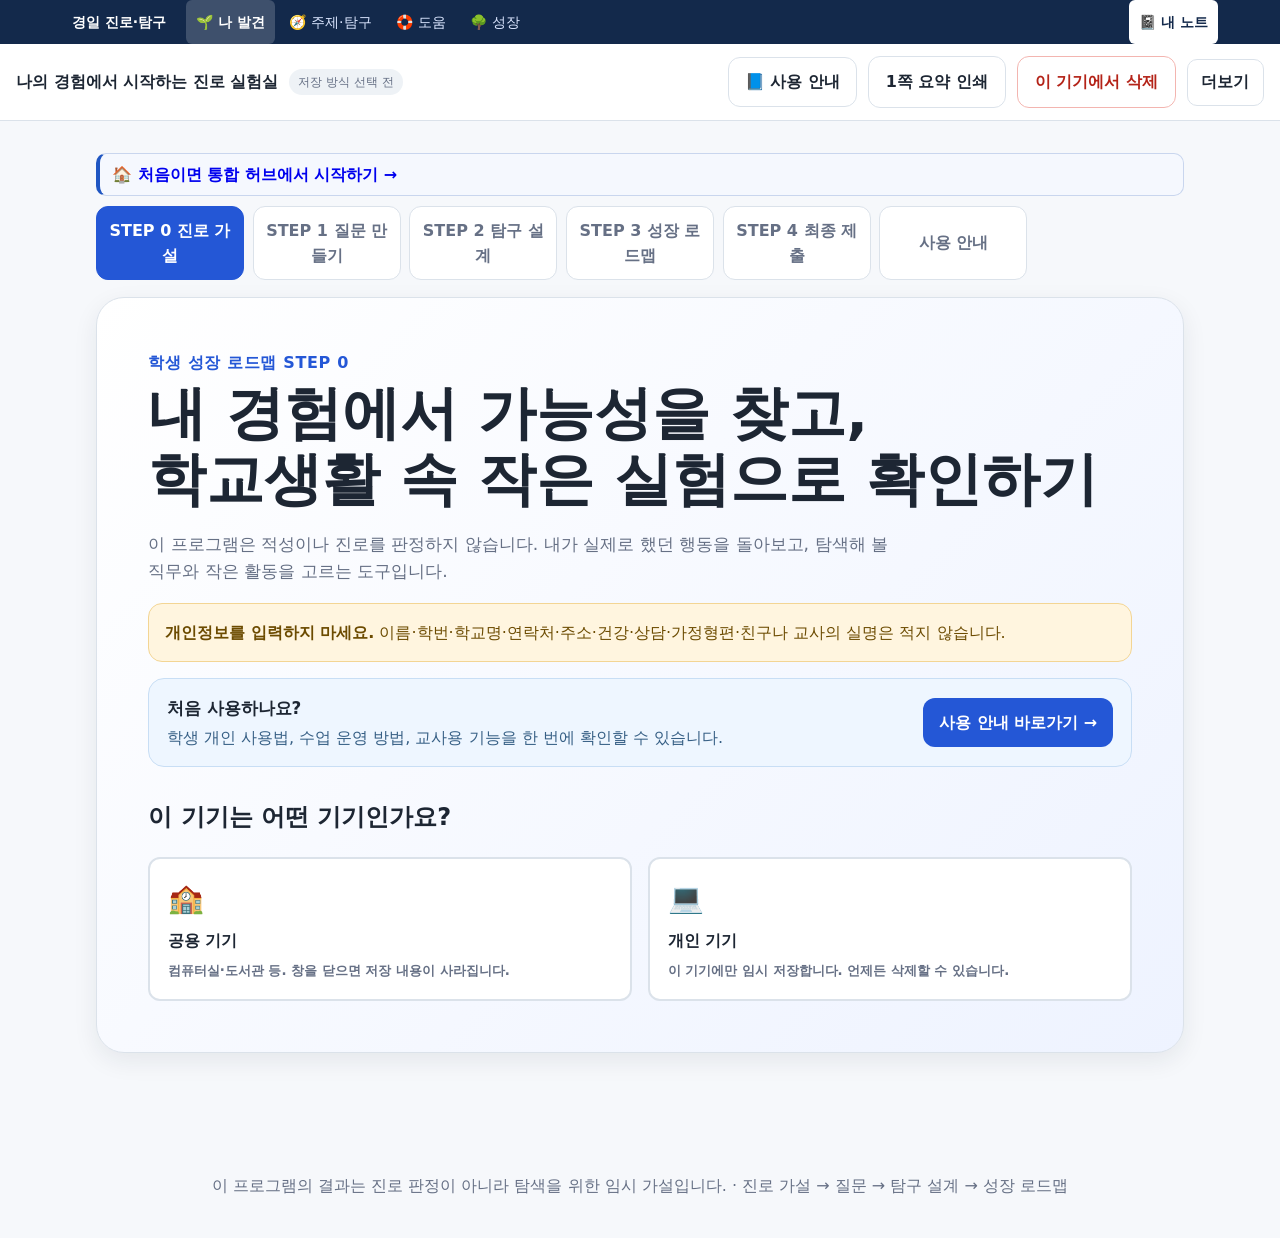
==== commit 421b381e: "Add files via upload" ====
--- a/index.html
+++ b/index.html
@@ -15,10 +15,15 @@
     </div>
     <div class="top-actions">
       <a class="ghost button-link guide-shortcut" href="guide.html" aria-label="진로 실험실 사용 안내 열기">📘 사용 안내</a>
-      <button type="button" class="ghost" id="classReferenceBtn">학급 비교 자료</button>
-      <button type="button" class="ghost" id="teacherDashboardBtn">교사용 학급 대시보드</button>
       <button type="button" class="ghost" id="printBtn">1쪽 요약 인쇄</button>
       <button type="button" class="danger ghost" id="clearBtn">이 기기에서 삭제</button>
+      <details class="top-more">
+        <summary>더보기</summary>
+        <div class="top-more-menu">
+          <button type="button" class="ghost" id="classReferenceBtn">학급 비교 자료</button>
+          <button type="button" class="ghost" id="teacherDashboardBtn">교사용 학급 대시보드</button>
+        </div>
+      </details>
     </div>
   </header>
 
@@ -309,5 +314,6 @@
 
   <script src="data.js"></script>
   <script src="app.js"></script>
+<script src="inquiry-standard.js"></script><script src="inquiry-notes.js"></script><script src="kyungil-link.js"></script>
 </body>
 </html>
--- a/style.css
+++ b/style.css
@@ -27,3 +27,18 @@
 @media(max-width:900px){.flow-nav{grid-template-columns:repeat(2,minmax(0,1fr))}.source-checklist{grid-template-columns:1fr 1fr}}
 @media(max-width:760px){.source-checklist,.identity-card .field-grid{grid-template-columns:1fr}}
 @media print{.submission-shell>.card:not(#submissionPreviewCard),.submission-shell>.notice,.submission-shell>.flow-hero{display:none!important}.submission-preview-card{display:block!important;border:0!important;box-shadow:none!important;padding:0!important}.submission-preview{border:0;padding:0}.submission-preview h3{font-size:18pt}.submission-preview h4{font-size:11pt;break-after:avoid}.submission-preview section{break-inside:avoid;page-break-inside:avoid}.submission-meta,.submission-disclaimer{border:1px solid #999;background:white}}
+
+/* v3.5 모바일 첫 화면 단순화 */
+.top-more{position:relative}
+.top-more summary{list-style:none;cursor:pointer;min-height:44px;padding:.62rem .85rem;border:1px solid var(--line);border-radius:10px;background:#fff;color:var(--text);font-weight:700;display:flex;align-items:center;justify-content:center}
+.top-more summary::-webkit-details-marker{display:none}
+.top-more-menu{position:absolute;right:0;top:calc(100% + 6px);z-index:40;width:min(260px,80vw);padding:8px;background:#fff;border:1px solid var(--line);border-radius:12px;box-shadow:var(--shadow);display:grid;gap:6px}
+.top-more-menu button{width:100%}
+@media(max-width:760px){
+  .topbar{padding:.55rem .7rem;gap:.5rem}
+  .topbar>div:first-child{width:100%}
+  .top-actions{width:100%;display:grid;grid-template-columns:repeat(4,minmax(0,1fr));gap:6px}
+  .top-actions>a,.top-actions>button,.top-actions>details{width:100%;min-width:0}
+  .top-actions>a,.top-actions>button,.top-more summary{padding:.5rem .35rem;font-size:.78rem;white-space:normal;line-height:1.2}
+  .top-more-menu{right:0}
+}
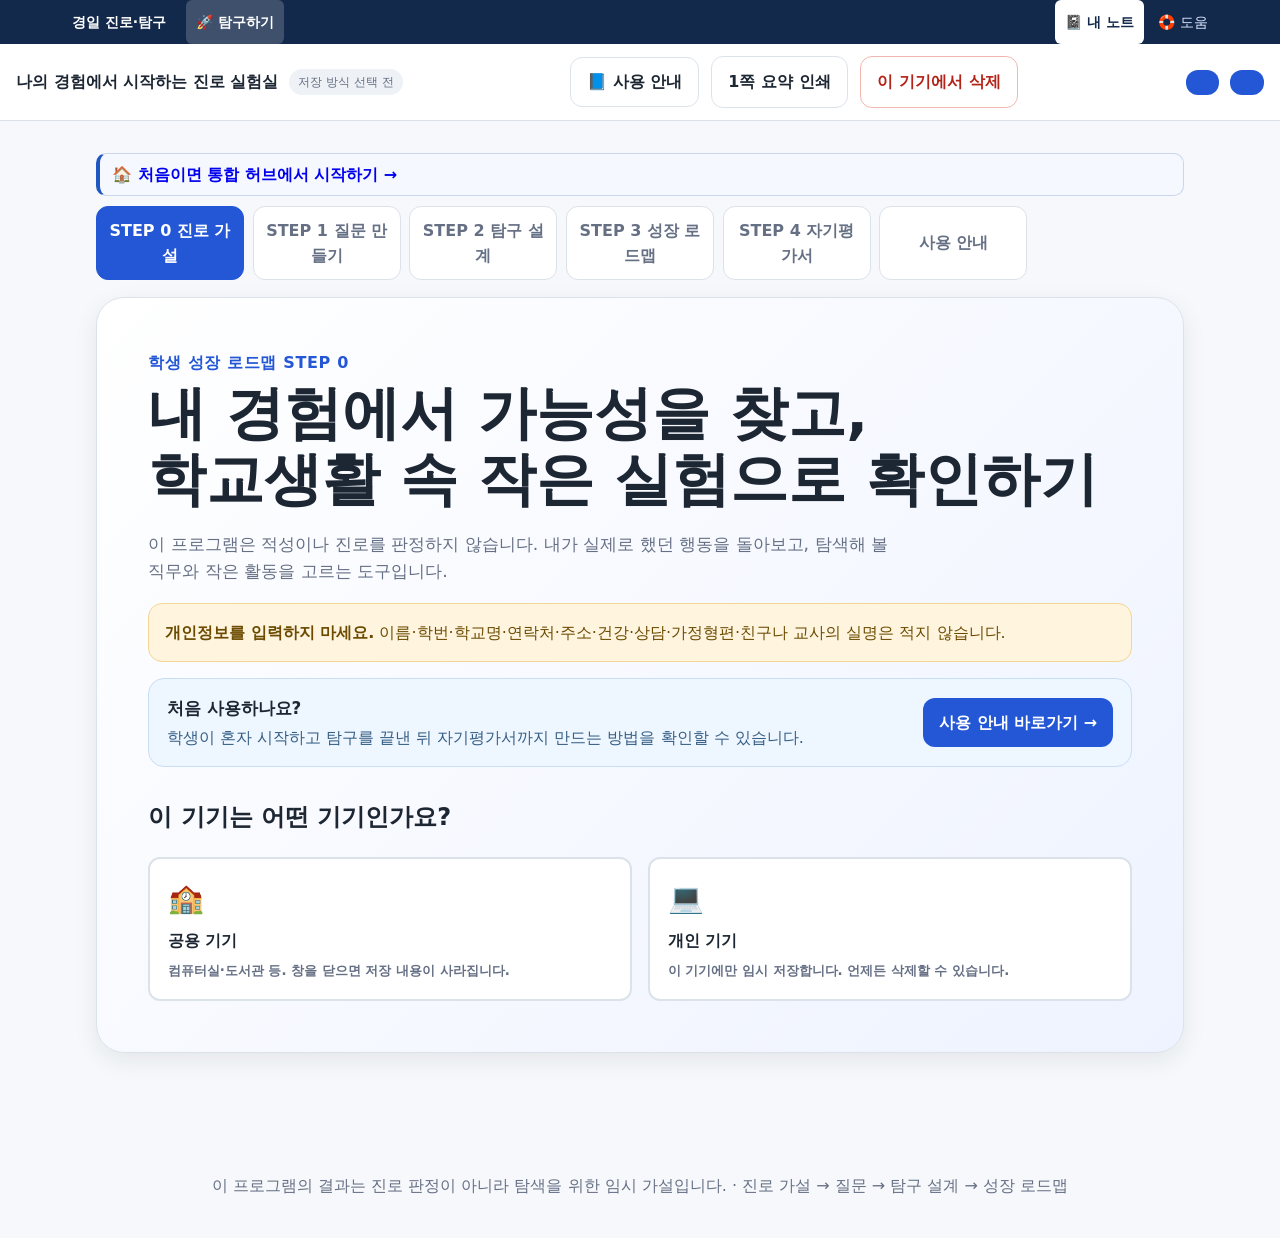
==== commit 2b735cfe: "Add files via upload" ====
--- a/index.html
+++ b/index.html
@@ -17,15 +17,10 @@
       <a class="ghost button-link guide-shortcut" href="guide.html" aria-label="진로 실험실 사용 안내 열기">📘 사용 안내</a>
       <button type="button" class="ghost" id="printBtn">1쪽 요약 인쇄</button>
       <button type="button" class="danger ghost" id="clearBtn">이 기기에서 삭제</button>
-      <details class="top-more">
-        <summary>더보기</summary>
-        <div class="top-more-menu">
-          <button type="button" class="ghost" id="classReferenceBtn">학급 비교 자료</button>
-          <button type="button" class="ghost" id="teacherDashboardBtn">교사용 학급 대시보드</button>
-        </div>
-      </details>
     </div>
-  </header>
+  
+  <div hidden aria-hidden="true"><button id="classReferenceBtn" type="button"></button><button id="teacherDashboardBtn" type="button"></button></div>
+</header>
 
   <main class="app-shell">
       <nav class="flow-nav no-print" aria-label="학생 성장 로드맵">
@@ -33,7 +28,7 @@
         <a href="keyword.html">STEP 1 질문 만들기</a>
         <a href="inquiry.html">STEP 2 탐구 설계</a>
         <a href="roadmap.html">STEP 3 성장 로드맵</a>
-        <a href="submission.html">STEP 4 최종 제출</a>
+        <a href="submission.html">STEP 4 자기평가서</a>
         <a href="guide.html">사용 안내</a>
       </nav>
 
@@ -48,7 +43,7 @@
       <div class="guide-callout no-print" aria-label="사용 안내 바로가기">
         <div>
           <strong>처음 사용하나요?</strong>
-          <p>학생 개인 사용법, 수업 운영 방법, 교사용 기능을 한 번에 확인할 수 있습니다.</p>
+          <p>학생이 혼자 시작하고 탐구를 끝낸 뒤 자기평가서까지 만드는 방법을 확인할 수 있습니다.</p>
         </div>
         <a class="button-link" href="guide.html">사용 안내 바로가기 →</a>
       </div>
